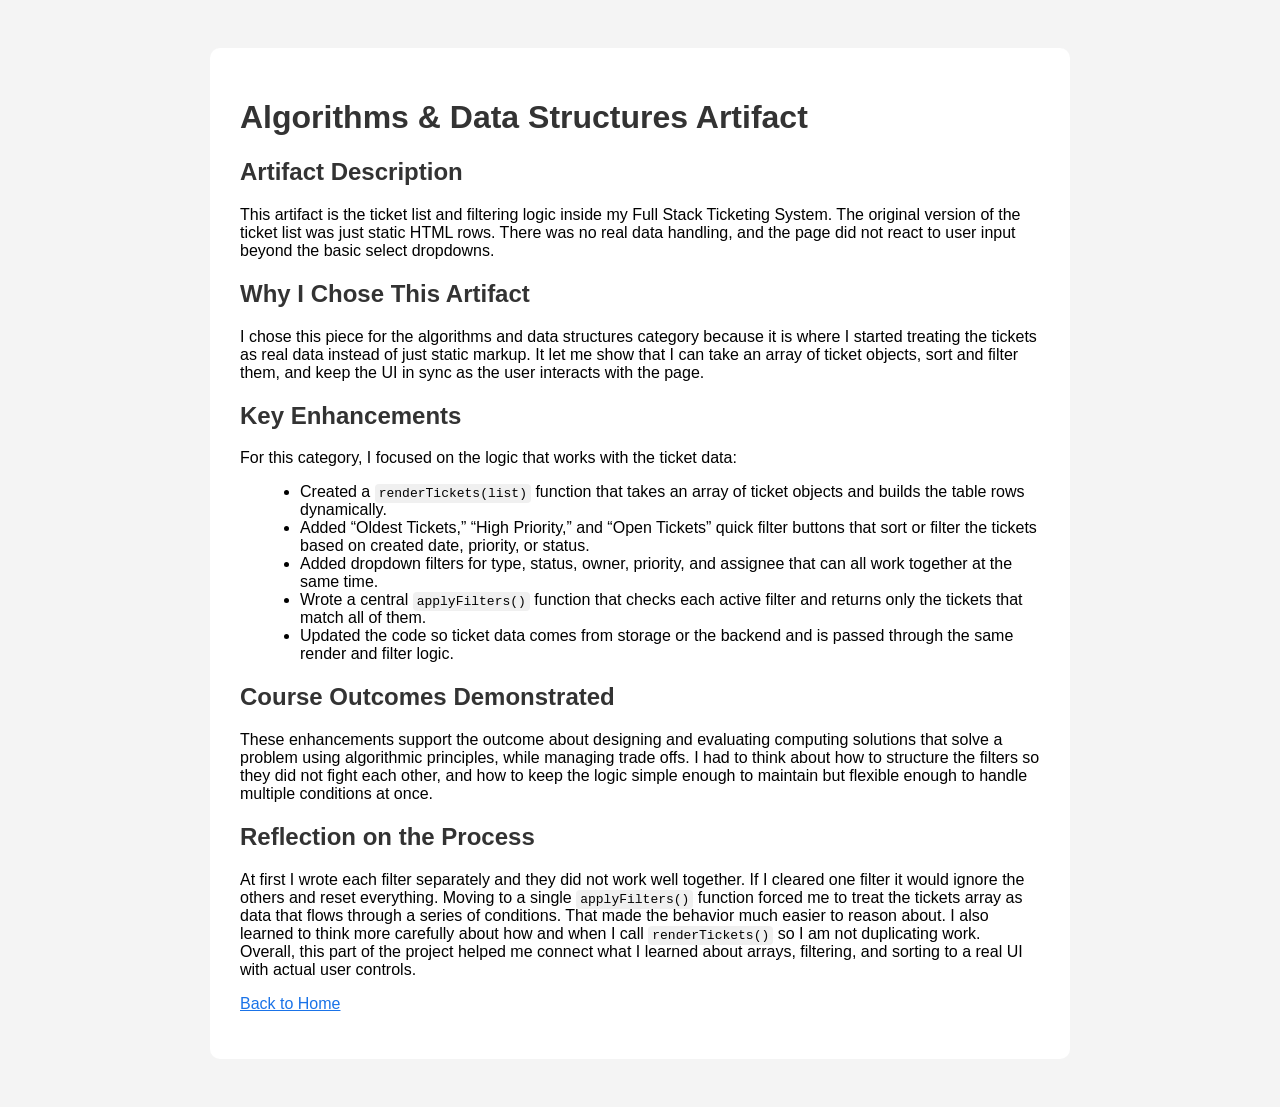
==== algorithms-and-data-structures.html @ 656ea846 "Update heading to include ampersand in title" ====
<!DOCTYPE html>
<html lang="en">
<head>
  <meta charset="UTF-8" />
  <title>Algorithms & Data Structures Artifact - Ticketing System</title>
  <meta name="viewport" content="width=device-width, initial-scale=1.0" />
  <style>
    body { font-family: Arial, sans-serif; padding: 40px; background: #f4f4f4; }
    .container { max-width: 800px; margin: 0 auto; background: white; padding: 30px; border-radius: 10px; }
    h1, h2, h3 { color: #333; }
    a { color: #1a73e8; }
    ul { margin-left: 20px; }
    code { background: #f0f0f0; padding: 2px 4px; border-radius: 4px; }
  </style>
</head>
<body>
  <div class="container">
    <h1>Algorithms & Data Structures Artifact</h1>

    <h2>Artifact Description</h2>
    <p>
      This artifact is the ticket list and filtering logic inside my Full Stack Ticketing System. The original version of the ticket list was just static HTML rows. There was no real data handling, and the page did not react to user input beyond the basic select dropdowns.
    </p>

    <h2>Why I Chose This Artifact</h2>
    <p>
      I chose this piece for the algorithms and data structures category because it is where I started treating the tickets as real data instead of just static markup. It let me show that I can take an array of ticket objects, sort and filter them, and keep the UI in sync as the user interacts with the page.
    </p>

    <h2>Key Enhancements</h2>
    <p>For this category, I focused on the logic that works with the ticket data:</p>
    <ul>
      <li>Created a <code>renderTickets(list)</code> function that takes an array of ticket objects and builds the table rows dynamically.</li>
      <li>Added “Oldest Tickets,” “High Priority,” and “Open Tickets” quick filter buttons that sort or filter the tickets based on created date, priority, or status.</li>
      <li>Added dropdown filters for type, status, owner, priority, and assignee that can all work together at the same time.</li>
      <li>Wrote a central <code>applyFilters()</code> function that checks each active filter and returns only the tickets that match all of them.</li>
      <li>Updated the code so ticket data comes from storage or the backend and is passed through the same render and filter logic.</li>
    </ul>

    <h2>Course Outcomes Demonstrated</h2>
    <p>
      These enhancements support the outcome about designing and evaluating computing solutions that solve a problem using algorithmic principles, while managing trade offs. I had to think about how to structure the filters so they did not fight each other, and how to keep the logic simple enough to maintain but flexible enough to handle multiple conditions at once.
    </p>

    <h2>Reflection on the Process</h2>
    <p>
      At first I wrote each filter separately and they did not work well together. If I cleared one filter it would ignore the others and reset everything. Moving to a single <code>applyFilters()</code> function forced me to treat the tickets array as data that flows through a series of conditions. That made the behavior much easier to reason about. I also learned to think more carefully about how and when I call <code>renderTickets()</code> so I am not duplicating work. Overall, this part of the project helped me connect what I learned about arrays, filtering, and sorting to a real UI with actual user controls.
    </p>

    <p><a href="index.html">Back to Home</a></p>
  </div>
</body>
</html>
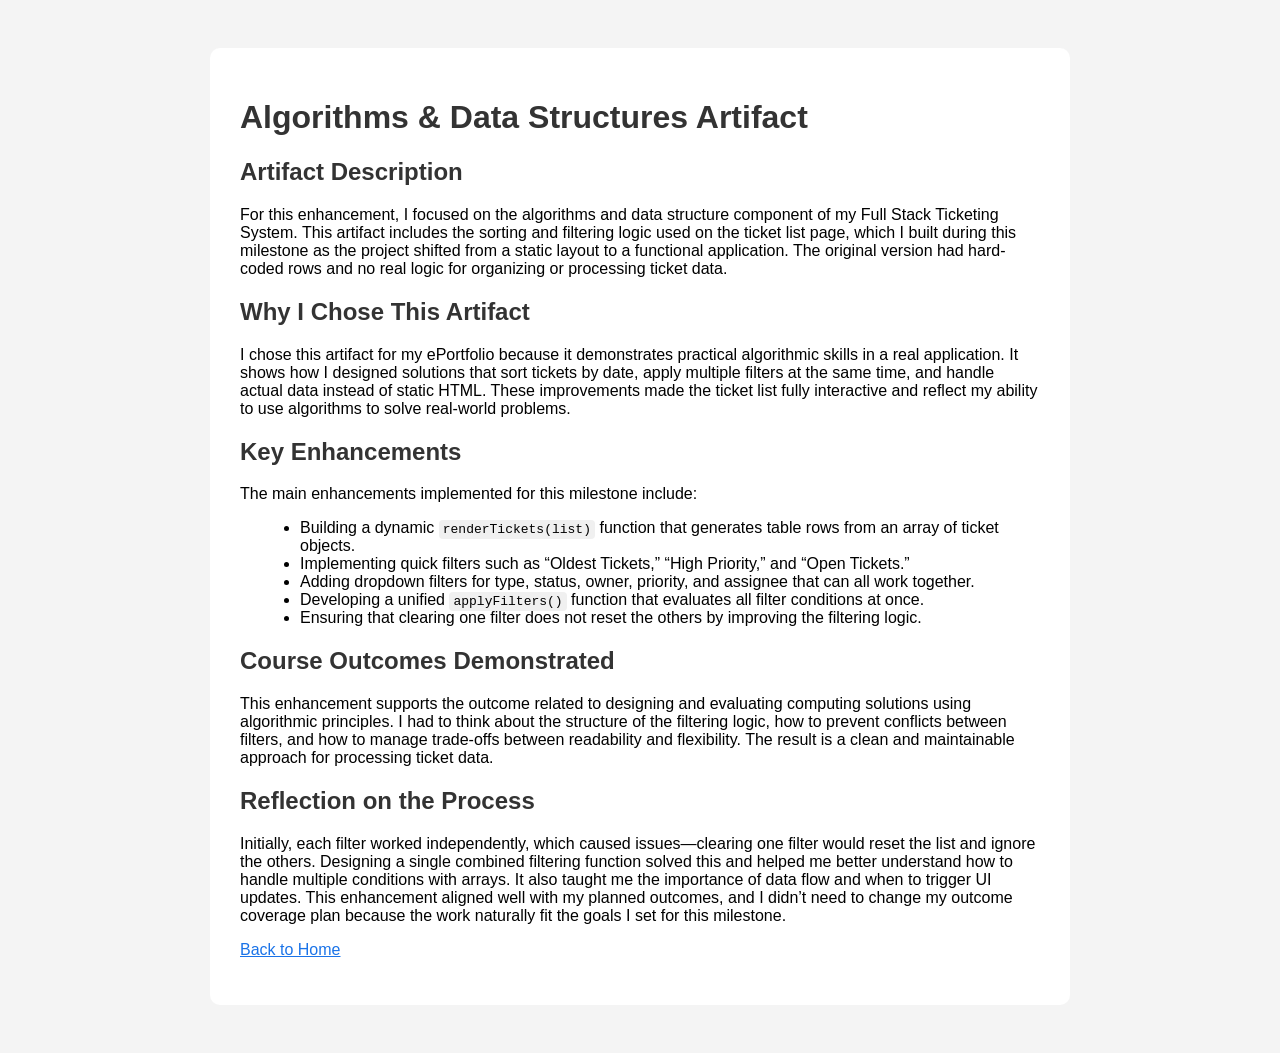
==== commit 542e0d30: "Update algorithms-and-data-structures.html" ====
--- a/algorithms-and-data-structures.html
+++ b/algorithms-and-data-structures.html
@@ -19,32 +19,32 @@
 
     <h2>Artifact Description</h2>
     <p>
-      This artifact is the ticket list and filtering logic inside my Full Stack Ticketing System. The original version of the ticket list was just static HTML rows. There was no real data handling, and the page did not react to user input beyond the basic select dropdowns.
+      For this enhancement, I focused on the algorithms and data structure component of my Full Stack Ticketing System. This artifact includes the sorting and filtering logic used on the ticket list page, which I built during this milestone as the project shifted from a static layout to a functional application. The original version had hard-coded rows and no real logic for organizing or processing ticket data.
     </p>
 
     <h2>Why I Chose This Artifact</h2>
     <p>
-      I chose this piece for the algorithms and data structures category because it is where I started treating the tickets as real data instead of just static markup. It let me show that I can take an array of ticket objects, sort and filter them, and keep the UI in sync as the user interacts with the page.
+      I chose this artifact for my ePortfolio because it demonstrates practical algorithmic skills in a real application. It shows how I designed solutions that sort tickets by date, apply multiple filters at the same time, and handle actual data instead of static HTML. These improvements made the ticket list fully interactive and reflect my ability to use algorithms to solve real-world problems.
     </p>
 
     <h2>Key Enhancements</h2>
-    <p>For this category, I focused on the logic that works with the ticket data:</p>
+    <p>The main enhancements implemented for this milestone include:</p>
     <ul>
-      <li>Created a <code>renderTickets(list)</code> function that takes an array of ticket objects and builds the table rows dynamically.</li>
-      <li>Added “Oldest Tickets,” “High Priority,” and “Open Tickets” quick filter buttons that sort or filter the tickets based on created date, priority, or status.</li>
-      <li>Added dropdown filters for type, status, owner, priority, and assignee that can all work together at the same time.</li>
-      <li>Wrote a central <code>applyFilters()</code> function that checks each active filter and returns only the tickets that match all of them.</li>
-      <li>Updated the code so ticket data comes from storage or the backend and is passed through the same render and filter logic.</li>
+      <li>Building a dynamic <code>renderTickets(list)</code> function that generates table rows from an array of ticket objects.</li>
+      <li>Implementing quick filters such as “Oldest Tickets,” “High Priority,” and “Open Tickets.”</li>
+      <li>Adding dropdown filters for type, status, owner, priority, and assignee that can all work together.</li>
+      <li>Developing a unified <code>applyFilters()</code> function that evaluates all filter conditions at once.</li>
+      <li>Ensuring that clearing one filter does not reset the others by improving the filtering logic.</li>
     </ul>
 
     <h2>Course Outcomes Demonstrated</h2>
     <p>
-      These enhancements support the outcome about designing and evaluating computing solutions that solve a problem using algorithmic principles, while managing trade offs. I had to think about how to structure the filters so they did not fight each other, and how to keep the logic simple enough to maintain but flexible enough to handle multiple conditions at once.
+      This enhancement supports the outcome related to designing and evaluating computing solutions using algorithmic principles. I had to think about the structure of the filtering logic, how to prevent conflicts between filters, and how to manage trade-offs between readability and flexibility. The result is a clean and maintainable approach for processing ticket data.
     </p>
 
     <h2>Reflection on the Process</h2>
     <p>
-      At first I wrote each filter separately and they did not work well together. If I cleared one filter it would ignore the others and reset everything. Moving to a single <code>applyFilters()</code> function forced me to treat the tickets array as data that flows through a series of conditions. That made the behavior much easier to reason about. I also learned to think more carefully about how and when I call <code>renderTickets()</code> so I am not duplicating work. Overall, this part of the project helped me connect what I learned about arrays, filtering, and sorting to a real UI with actual user controls.
+      Initially, each filter worked independently, which caused issues—clearing one filter would reset the list and ignore the others. Designing a single combined filtering function solved this and helped me better understand how to handle multiple conditions with arrays. It also taught me the importance of data flow and when to trigger UI updates. This enhancement aligned well with my planned outcomes, and I didn’t need to change my outcome coverage plan because the work naturally fit the goals I set for this milestone.
     </p>
 
     <p><a href="index.html">Back to Home</a></p>
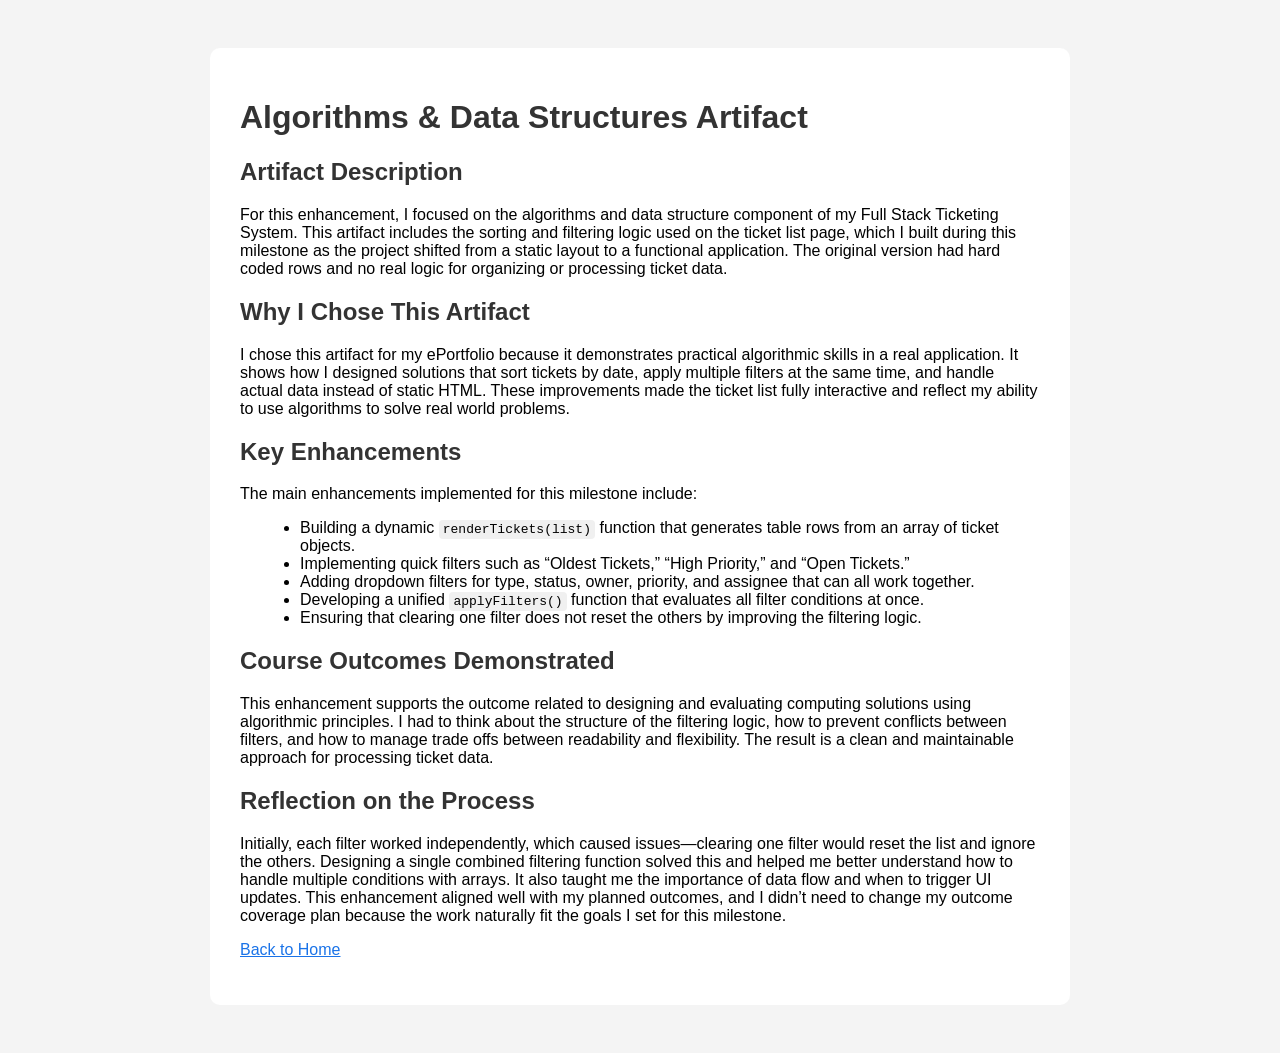
==== commit 07f2492a: "Fix hyphenation in artifact description Updated text to remove hyphenation in 'hard coded', 'real wo" ====
--- a/algorithms-and-data-structures.html
+++ b/algorithms-and-data-structures.html
@@ -19,12 +19,12 @@
 
     <h2>Artifact Description</h2>
     <p>
-      For this enhancement, I focused on the algorithms and data structure component of my Full Stack Ticketing System. This artifact includes the sorting and filtering logic used on the ticket list page, which I built during this milestone as the project shifted from a static layout to a functional application. The original version had hard-coded rows and no real logic for organizing or processing ticket data.
+      For this enhancement, I focused on the algorithms and data structure component of my Full Stack Ticketing System. This artifact includes the sorting and filtering logic used on the ticket list page, which I built during this milestone as the project shifted from a static layout to a functional application. The original version had hard coded rows and no real logic for organizing or processing ticket data.
     </p>
 
     <h2>Why I Chose This Artifact</h2>
     <p>
-      I chose this artifact for my ePortfolio because it demonstrates practical algorithmic skills in a real application. It shows how I designed solutions that sort tickets by date, apply multiple filters at the same time, and handle actual data instead of static HTML. These improvements made the ticket list fully interactive and reflect my ability to use algorithms to solve real-world problems.
+      I chose this artifact for my ePortfolio because it demonstrates practical algorithmic skills in a real application. It shows how I designed solutions that sort tickets by date, apply multiple filters at the same time, and handle actual data instead of static HTML. These improvements made the ticket list fully interactive and reflect my ability to use algorithms to solve real world problems.
     </p>
 
     <h2>Key Enhancements</h2>
@@ -39,7 +39,7 @@
 
     <h2>Course Outcomes Demonstrated</h2>
     <p>
-      This enhancement supports the outcome related to designing and evaluating computing solutions using algorithmic principles. I had to think about the structure of the filtering logic, how to prevent conflicts between filters, and how to manage trade-offs between readability and flexibility. The result is a clean and maintainable approach for processing ticket data.
+      This enhancement supports the outcome related to designing and evaluating computing solutions using algorithmic principles. I had to think about the structure of the filtering logic, how to prevent conflicts between filters, and how to manage trade offs between readability and flexibility. The result is a clean and maintainable approach for processing ticket data.
     </p>
 
     <h2>Reflection on the Process</h2>
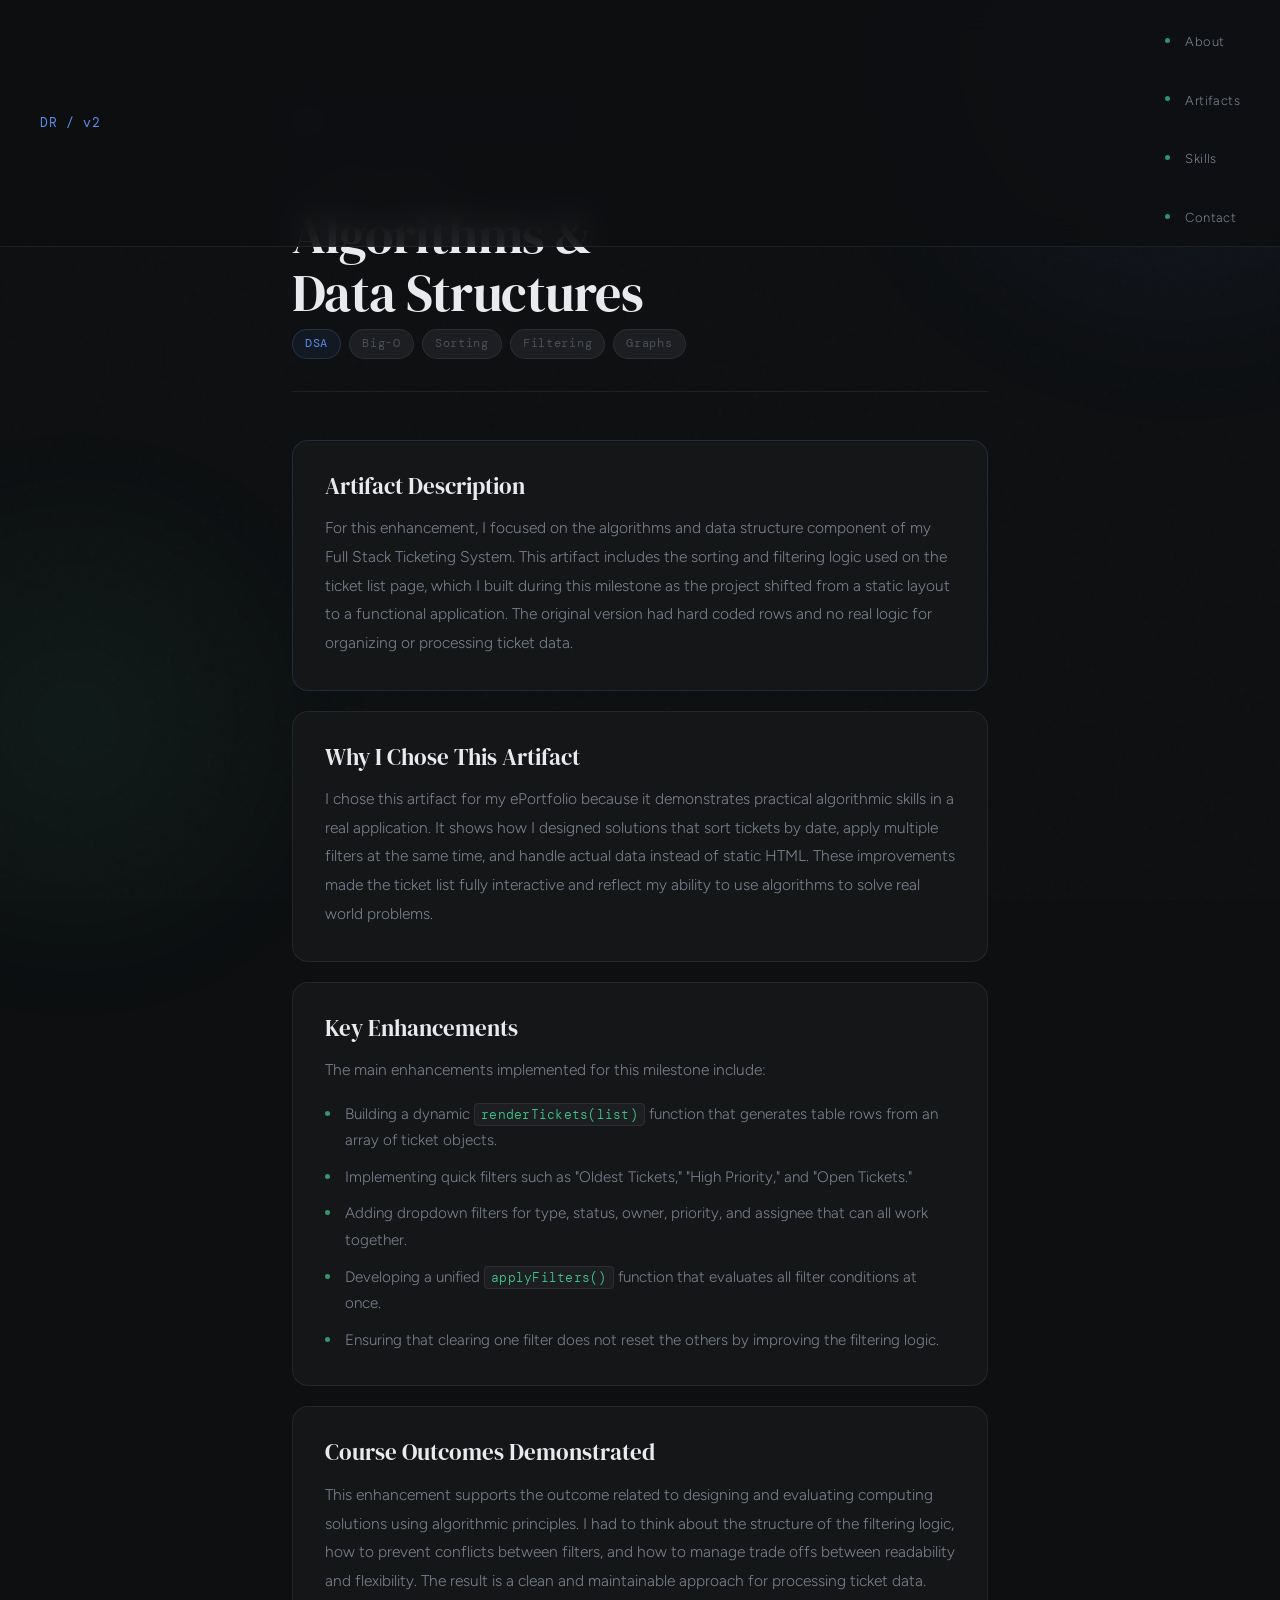
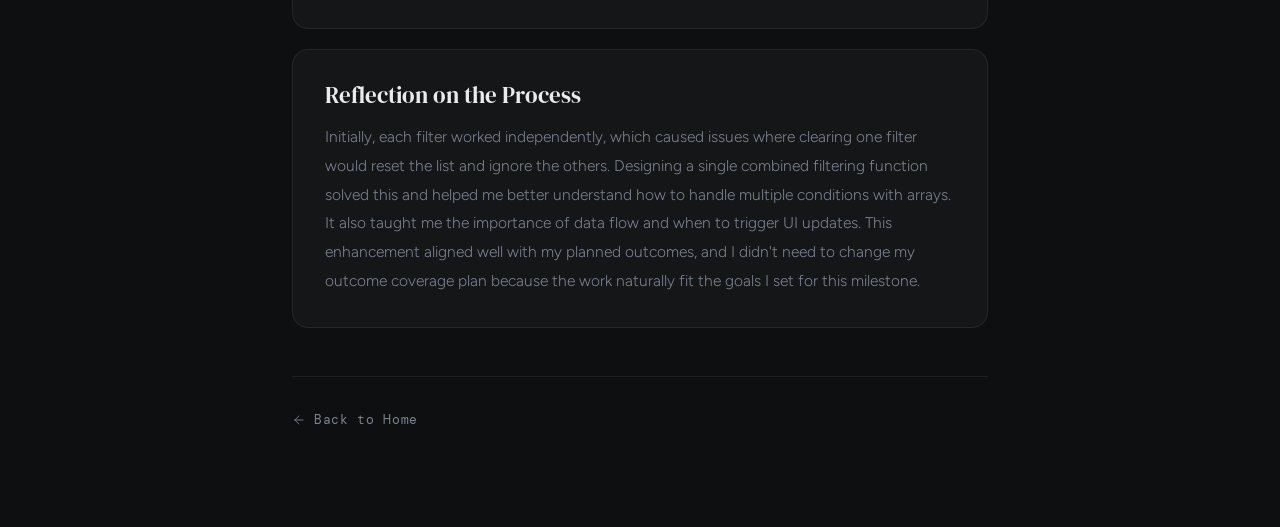
==== commit 8aca9746: "Update algorithms-and-data-structures.html" ====
--- a/algorithms-and-data-structures.html
+++ b/algorithms-and-data-structures.html
@@ -1,53 +1,87 @@
 <!DOCTYPE html>
 <html lang="en">
 <head>
-  <meta charset="UTF-8" />
-  <title>Algorithms & Data Structures Artifact - Ticketing System</title>
-  <meta name="viewport" content="width=device-width, initial-scale=1.0" />
-  <style>
-    body { font-family: Arial, sans-serif; padding: 40px; background: #f4f4f4; }
-    .container { max-width: 800px; margin: 0 auto; background: white; padding: 30px; border-radius: 10px; }
-    h1, h2, h3 { color: #333; }
-    a { color: #1a73e8; }
-    ul { margin-left: 20px; }
-    code { background: #f0f0f0; padding: 2px 4px; border-radius: 4px; }
-  </style>
+<meta charset="UTF-8" />
+<meta name="viewport" content="width=device-width, initial-scale=1.0" />
+<title>Algorithms &amp; Data Structures | David Rahmey</title>
+<link rel="preconnect" href="https://fonts.googleapis.com" />
+<link rel="preconnect" href="https://fonts.gstatic.com" crossorigin />
+<link href="https://fonts.googleapis.com/css2?family=DM+Serif+Display:ital@0;1&family=DM+Mono:wght@400;500&family=Figtree:wght@300;400;500;600&display=swap" rel="stylesheet" />
+<link rel="stylesheet" href="shared.css" />
 </head>
 <body>
-  <div class="container">
-    <h1>Algorithms & Data Structures Artifact</h1>
 
+<div class="glow glow-1"></div>
+<div class="glow glow-2"></div>
+
+<nav>
+  <a class="nav-logo" href="index.html">DR / v2</a>
+  <ul class="nav-links">
+    <li><a href="index.html#about">About</a></li>
+    <li><a href="index.html#projects">Artifacts</a></li>
+    <li><a href="index.html#skills">Skills</a></li>
+    <li><a href="index.html#contact">Contact</a></li>
+  </ul>
+</nav>
+
+<div class="page-wrap">
+
+  <div class="breadcrumb">
+    <a href="index.html">Home</a>
+    <span>/</span>
+    Algorithms &amp; Data Structures
+  </div>
+
+  <p class="artifact-label">Course Artifact</p>
+  <h1>Algorithms &amp;<br/>Data Structures</h1>
+
+  <div class="page-meta">
+    <span class="meta-pill accent">DSA</span>
+    <span class="meta-pill">Big-O</span>
+    <span class="meta-pill">Sorting</span>
+    <span class="meta-pill">Filtering</span>
+    <span class="meta-pill">Graphs</span>
+  </div>
+
+  <div class="section-block highlight">
     <h2>Artifact Description</h2>
-    <p>
-      For this enhancement, I focused on the algorithms and data structure component of my Full Stack Ticketing System. This artifact includes the sorting and filtering logic used on the ticket list page, which I built during this milestone as the project shifted from a static layout to a functional application. The original version had hard coded rows and no real logic for organizing or processing ticket data.
-    </p>
+    <p>For this enhancement, I focused on the algorithms and data structure component of my Full Stack Ticketing System. This artifact includes the sorting and filtering logic used on the ticket list page, which I built during this milestone as the project shifted from a static layout to a functional application. The original version had hard coded rows and no real logic for organizing or processing ticket data.</p>
+  </div>
 
+  <div class="section-block">
     <h2>Why I Chose This Artifact</h2>
-    <p>
-      I chose this artifact for my ePortfolio because it demonstrates practical algorithmic skills in a real application. It shows how I designed solutions that sort tickets by date, apply multiple filters at the same time, and handle actual data instead of static HTML. These improvements made the ticket list fully interactive and reflect my ability to use algorithms to solve real world problems.
-    </p>
+    <p>I chose this artifact for my ePortfolio because it demonstrates practical algorithmic skills in a real application. It shows how I designed solutions that sort tickets by date, apply multiple filters at the same time, and handle actual data instead of static HTML. These improvements made the ticket list fully interactive and reflect my ability to use algorithms to solve real world problems.</p>
+  </div>
 
+  <div class="section-block">
     <h2>Key Enhancements</h2>
     <p>The main enhancements implemented for this milestone include:</p>
     <ul>
       <li>Building a dynamic <code>renderTickets(list)</code> function that generates table rows from an array of ticket objects.</li>
-      <li>Implementing quick filters such as “Oldest Tickets,” “High Priority,” and “Open Tickets.”</li>
+      <li>Implementing quick filters such as "Oldest Tickets," "High Priority," and "Open Tickets."</li>
       <li>Adding dropdown filters for type, status, owner, priority, and assignee that can all work together.</li>
       <li>Developing a unified <code>applyFilters()</code> function that evaluates all filter conditions at once.</li>
       <li>Ensuring that clearing one filter does not reset the others by improving the filtering logic.</li>
     </ul>
+  </div>
 
+  <div class="section-block">
     <h2>Course Outcomes Demonstrated</h2>
-    <p>
-      This enhancement supports the outcome related to designing and evaluating computing solutions using algorithmic principles. I had to think about the structure of the filtering logic, how to prevent conflicts between filters, and how to manage trade offs between readability and flexibility. The result is a clean and maintainable approach for processing ticket data.
-    </p>
+    <p>This enhancement supports the outcome related to designing and evaluating computing solutions using algorithmic principles. I had to think about the structure of the filtering logic, how to prevent conflicts between filters, and how to manage trade offs between readability and flexibility. The result is a clean and maintainable approach for processing ticket data.</p>
+  </div>
 
+  <div class="section-block">
     <h2>Reflection on the Process</h2>
-    <p>
-      Initially, each filter worked independently, which caused issues—clearing one filter would reset the list and ignore the others. Designing a single combined filtering function solved this and helped me better understand how to handle multiple conditions with arrays. It also taught me the importance of data flow and when to trigger UI updates. This enhancement aligned well with my planned outcomes, and I didn’t need to change my outcome coverage plan because the work naturally fit the goals I set for this milestone.
-    </p>
+    <p>Initially, each filter worked independently, which caused issues where clearing one filter would reset the list and ignore the others. Designing a single combined filtering function solved this and helped me better understand how to handle multiple conditions with arrays. It also taught me the importance of data flow and when to trigger UI updates. This enhancement aligned well with my planned outcomes, and I didn't need to change my outcome coverage plan because the work naturally fit the goals I set for this milestone.</p>
+  </div>
 
-    <p><a href="index.html">Back to Home</a></p>
+  <div class="back-row">
+    <a class="back-link" href="index.html">
+      <svg viewBox="0 0 24 24" fill="none" stroke-width="1.5" stroke-linecap="round" stroke-linejoin="round"><path d="M19 12H5M5 12l7-7M5 12l7 7"/></svg>
+      Back to Home
+    </a>
   </div>
+
+</div>
 </body>
 </html>
--- a/shared.css
+++ b/shared.css
@@ -0,0 +1,274 @@
+*, *::before, *::after { box-sizing: border-box; margin: 0; padding: 0; }
+
+:root {
+  --bg: #0d0f11;
+  --bg2: #141618;
+  --bg3: #1c1e21;
+  --surface: #1e2124;
+  --border: rgba(255,255,255,0.07);
+  --border-hover: rgba(255,255,255,0.14);
+  --accent: #5b8dee;
+  --accent2: #3ecf8e;
+  --text: #e8eaed;
+  --text-muted: #7c8390;
+  --text-dim: #4a4f57;
+  --serif: "DM Serif Display", Georgia, serif;
+  --mono: "DM Mono", monospace;
+  --sans: "Figtree", system-ui, sans-serif;
+  --radius: 10px;
+  --radius-lg: 16px;
+  --max: 760px;
+}
+
+html { scroll-behavior: smooth; }
+
+body {
+  font-family: var(--sans);
+  background: var(--bg);
+  color: var(--text);
+  line-height: 1.65;
+  min-height: 100vh;
+  overflow-x: hidden;
+}
+
+body::before {
+  content: "";
+  position: fixed; inset: 0;
+  background-image: url("data:image/svg+xml,%3Csvg viewBox='0 0 200 200' xmlns='http://www.w3.org/2000/svg'%3E%3Cfilter id='n'%3E%3CfeTurbulence type='fractalNoise' baseFrequency='0.75' numOctaves='4' stitchTiles='stitch'/%3E%3C/filter%3E%3Crect width='100%25' height='100%25' filter='url(%23n)' opacity='0.04'/%3E%3C/svg%3E");
+  pointer-events: none; z-index: 0; opacity: 0.5;
+}
+
+nav {
+  position: fixed; top: 0; left: 0; right: 0; z-index: 100;
+  display: flex; align-items: center; justify-content: space-between;
+  padding: 1rem 2.5rem;
+  border-bottom: 1px solid var(--border);
+  background: rgba(13,15,17,0.85);
+  backdrop-filter: blur(16px);
+  -webkit-backdrop-filter: blur(16px);
+}
+
+.nav-logo {
+  font-family: var(--mono);
+  font-size: 13px;
+  color: var(--accent);
+  letter-spacing: 0.05em;
+  text-decoration: none;
+}
+
+.nav-links {
+  display: flex;
+  gap: 2rem;
+  list-style: none;
+}
+
+.nav-links a {
+  font-size: 13px;
+  color: var(--text-muted);
+  text-decoration: none;
+  letter-spacing: 0.03em;
+  transition: color 0.2s;
+}
+
+.nav-links a:hover { color: var(--text); }
+
+.page-wrap {
+  position: relative; z-index: 1;
+  max-width: var(--max);
+  margin: 0 auto;
+  padding: 7rem 2rem 6rem;
+}
+
+.breadcrumb {
+  display: flex; align-items: center; gap: 8px;
+  font-family: var(--mono); font-size: 11px; color: var(--text-dim);
+  letter-spacing: 0.1em; text-transform: uppercase;
+  margin-bottom: 2.5rem;
+}
+
+.breadcrumb a { color: var(--accent); text-decoration: none; }
+.breadcrumb a:hover { text-decoration: underline; }
+.breadcrumb span { opacity: 0.4; }
+
+.artifact-label {
+  font-family: var(--mono); font-size: 11px; color: var(--accent);
+  letter-spacing: 0.14em; text-transform: uppercase;
+  margin-bottom: 1rem;
+  display: flex; align-items: center; gap: 10px;
+}
+
+.artifact-label::before {
+  content: "";
+  display: inline-block;
+  width: 22px; height: 1px;
+  background: var(--accent);
+}
+
+h1 {
+  font-family: var(--serif);
+  font-size: clamp(2rem, 5vw, 3.25rem);
+  font-weight: 400;
+  line-height: 1.1;
+  letter-spacing: -0.01em;
+  margin-bottom: 0.5rem;
+  color: var(--text);
+}
+
+.page-meta {
+  font-family: var(--mono); font-size: 12px; color: var(--text-dim);
+  margin-bottom: 3rem; padding-bottom: 2rem;
+  border-bottom: 1px solid var(--border);
+  display: flex; gap: 8px; flex-wrap: wrap;
+}
+
+.meta-pill {
+  background: var(--bg3); border: 1px solid var(--border);
+  border-radius: 999px; padding: 4px 12px;
+  color: var(--text-dim); letter-spacing: 0.06em;
+}
+
+.meta-pill.accent {
+  background: rgba(91,141,238,0.08);
+  border-color: rgba(91,141,238,0.2);
+  color: var(--accent);
+}
+
+h2 {
+  font-family: var(--serif);
+  font-size: 1.45rem;
+  font-weight: 400;
+  color: var(--text);
+  margin-bottom: 0.85rem;
+  line-height: 1.2;
+}
+
+p {
+  font-size: 0.97rem;
+  color: var(--text-muted);
+  line-height: 1.85;
+  font-weight: 300;
+  margin-bottom: 1rem;
+}
+
+p:last-child { margin-bottom: 0; }
+
+ul {
+  margin: 0.75rem 0 0 0;
+  padding: 0;
+  list-style: none;
+  display: flex;
+  flex-direction: column;
+  gap: 10px;
+}
+
+ul li {
+  font-size: 0.95rem;
+  color: var(--text-muted);
+  line-height: 1.75;
+  font-weight: 300;
+  padding-left: 1.25rem;
+  position: relative;
+}
+
+ul li::before {
+  content: "";
+  position: absolute; left: 0; top: 0.65em;
+  width: 5px; height: 5px;
+  border-radius: 50%;
+  background: var(--accent2);
+  opacity: 0.7;
+}
+
+code {
+  font-family: var(--mono);
+  font-size: 0.83em;
+  background: var(--bg3);
+  border: 1px solid var(--border);
+  border-radius: 4px;
+  padding: 2px 6px;
+  color: var(--accent2);
+  letter-spacing: 0.02em;
+}
+
+.section-block {
+  background: var(--bg2);
+  border: 1px solid var(--border);
+  border-radius: var(--radius-lg);
+  padding: 2rem;
+  margin-bottom: 1.25rem;
+}
+
+.section-block.highlight {
+  border-color: rgba(91,141,238,0.18);
+}
+
+.back-row {
+  margin-top: 3rem;
+  padding-top: 2rem;
+  border-top: 1px solid var(--border);
+  display: flex;
+  align-items: center;
+}
+
+.back-link {
+  display: inline-flex; align-items: center; gap: 8px;
+  font-size: 13px;
+  font-family: var(--mono);
+  letter-spacing: 0.05em;
+  color: var(--text-muted);
+  text-decoration: none;
+  transition: color 0.2s;
+}
+
+.back-link:hover { color: var(--accent); }
+
+.back-link svg {
+  width: 14px; height: 14px;
+  stroke: currentColor;
+  fill: none;
+  stroke-linecap: round;
+  stroke-linejoin: round;
+  stroke-width: 1.5;
+}
+
+.video-wrap {
+  border-radius: var(--radius-lg);
+  overflow: hidden;
+  border: 1px solid var(--border);
+  background: var(--bg3);
+  aspect-ratio: 16 / 9;
+  margin: 1.25rem 0 0.75rem;
+}
+
+.video-wrap iframe {
+  width: 100%; height: 100%;
+  border: none; display: block;
+}
+
+.glow {
+  position: fixed;
+  border-radius: 50%;
+  filter: blur(90px);
+  pointer-events: none;
+  z-index: 0;
+  opacity: 0.06;
+}
+
+.glow-1 {
+  width: 500px; height: 500px;
+  background: #5b8dee;
+  top: -200px; right: -150px;
+}
+
+.glow-2 {
+  width: 350px; height: 350px;
+  background: #3ecf8e;
+  bottom: 0; left: -100px;
+}
+
+@media (max-width: 640px) {
+  nav { padding: 1rem 1.25rem; }
+  .nav-links { gap: 1.25rem; }
+  .page-wrap { padding: 6rem 1.25rem 4rem; }
+  .section-block { padding: 1.25rem; }
+}
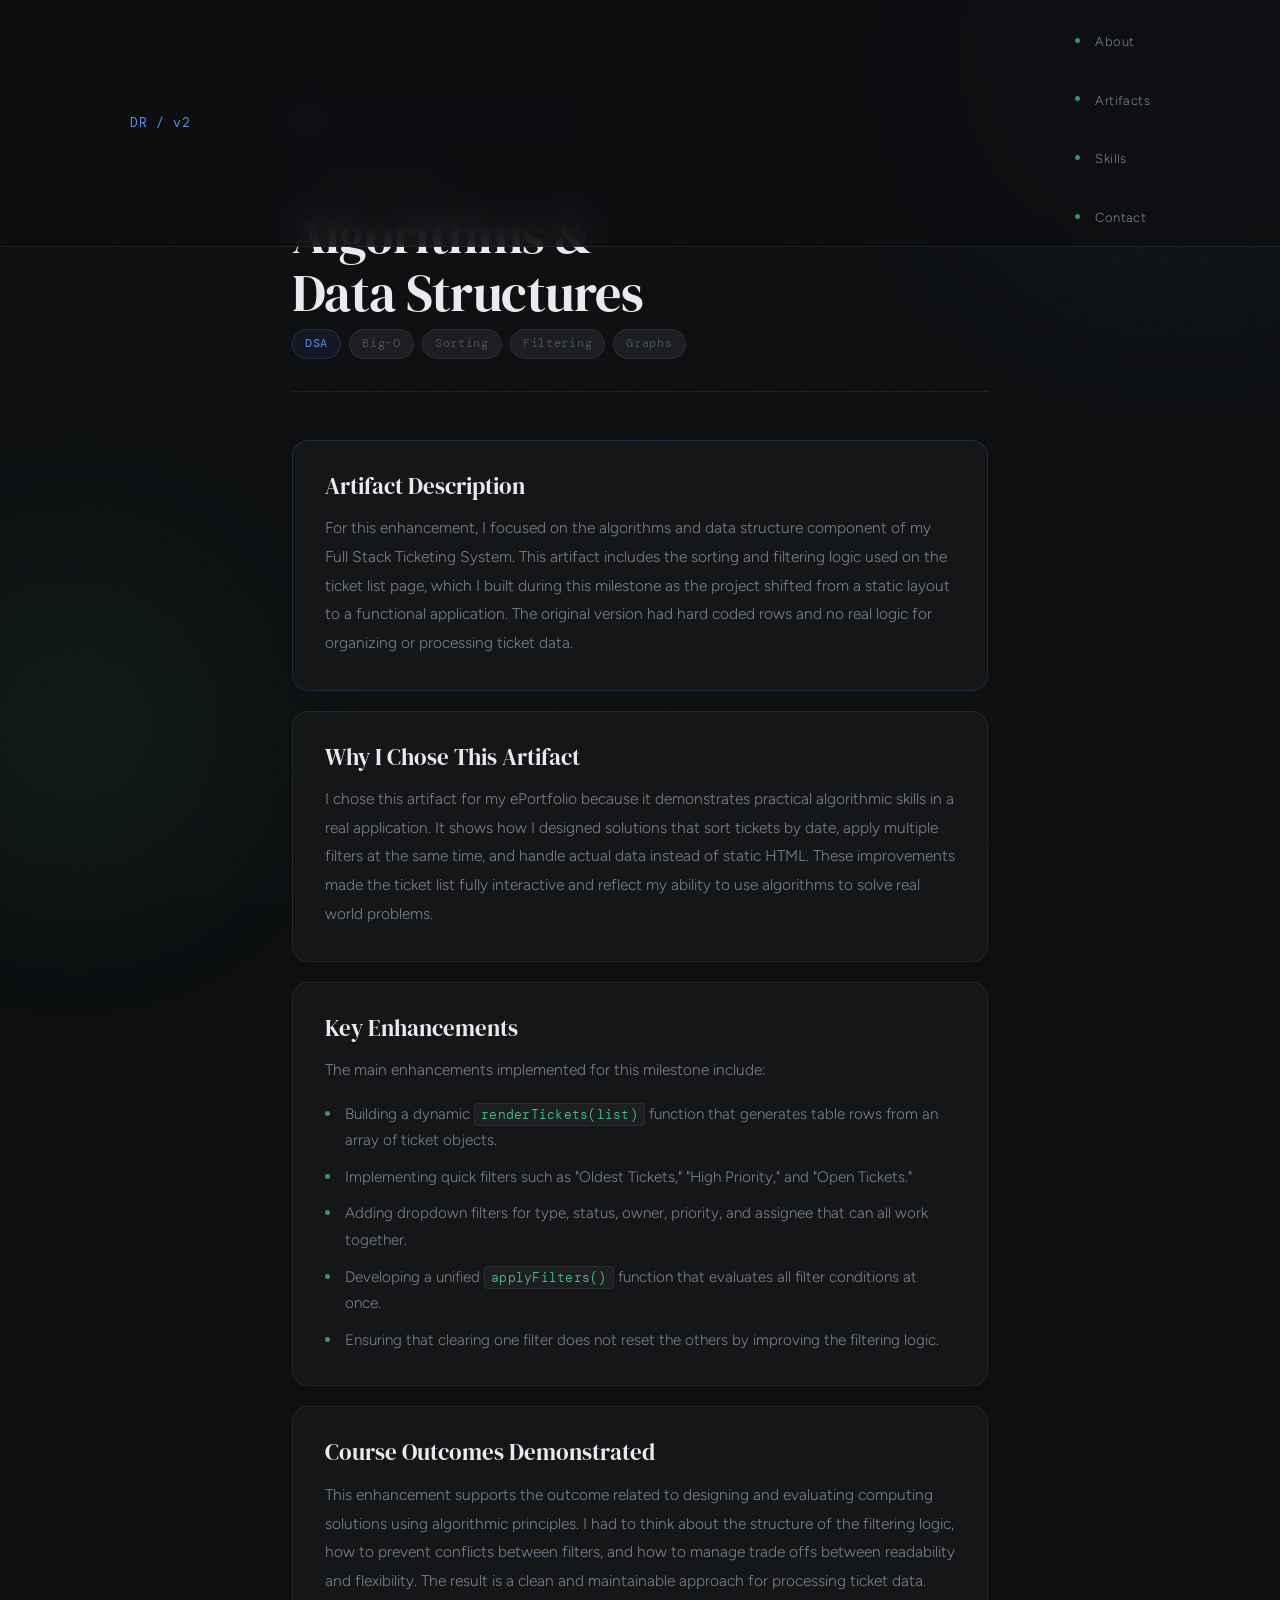
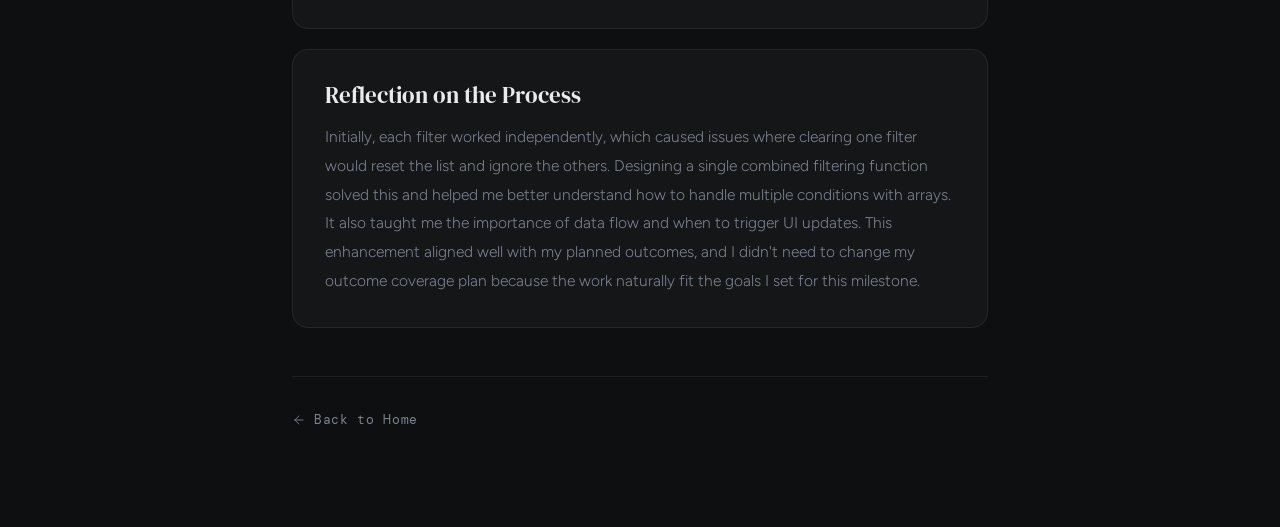
==== commit 4ca7a297: "Update algorithms-and-data-structures.html" ====
--- a/algorithms-and-data-structures.html
+++ b/algorithms-and-data-structures.html
@@ -14,7 +14,7 @@
 <div class="glow glow-1"></div>
 <div class="glow glow-2"></div>
 
-<nav>
+<nav><div class="nav-inner">
   <a class="nav-logo" href="index.html">DR / v2</a>
   <ul class="nav-links">
     <li><a href="index.html#about">About</a></li>
@@ -22,7 +22,7 @@
     <li><a href="index.html#skills">Skills</a></li>
     <li><a href="index.html#contact">Contact</a></li>
   </ul>
-</nav>
+</div></nav>
 
 <div class="page-wrap">
 
--- a/shared.css
+++ b/shared.css
@@ -40,12 +40,19 @@
 
 nav {
   position: fixed; top: 0; left: 0; right: 0; z-index: 100;
-  display: flex; align-items: center; justify-content: space-between;
-  padding: 1rem 2.5rem;
   border-bottom: 1px solid var(--border);
   background: rgba(13,15,17,0.85);
   backdrop-filter: blur(16px);
   -webkit-backdrop-filter: blur(16px);
+}
+
+.nav-inner {
+  max-width: 1100px;
+  margin: 0 auto;
+  padding: 1rem 2.5rem;
+  display: flex;
+  align-items: center;
+  justify-content: space-between;
 }
 
 .nav-logo {
@@ -267,7 +274,7 @@
 }
 
 @media (max-width: 640px) {
-  nav { padding: 1rem 1.25rem; }
+  .nav-inner { padding: 1rem 1.25rem; }
   .nav-links { gap: 1.25rem; }
   .page-wrap { padding: 6rem 1.25rem 4rem; }
   .section-block { padding: 1.25rem; }
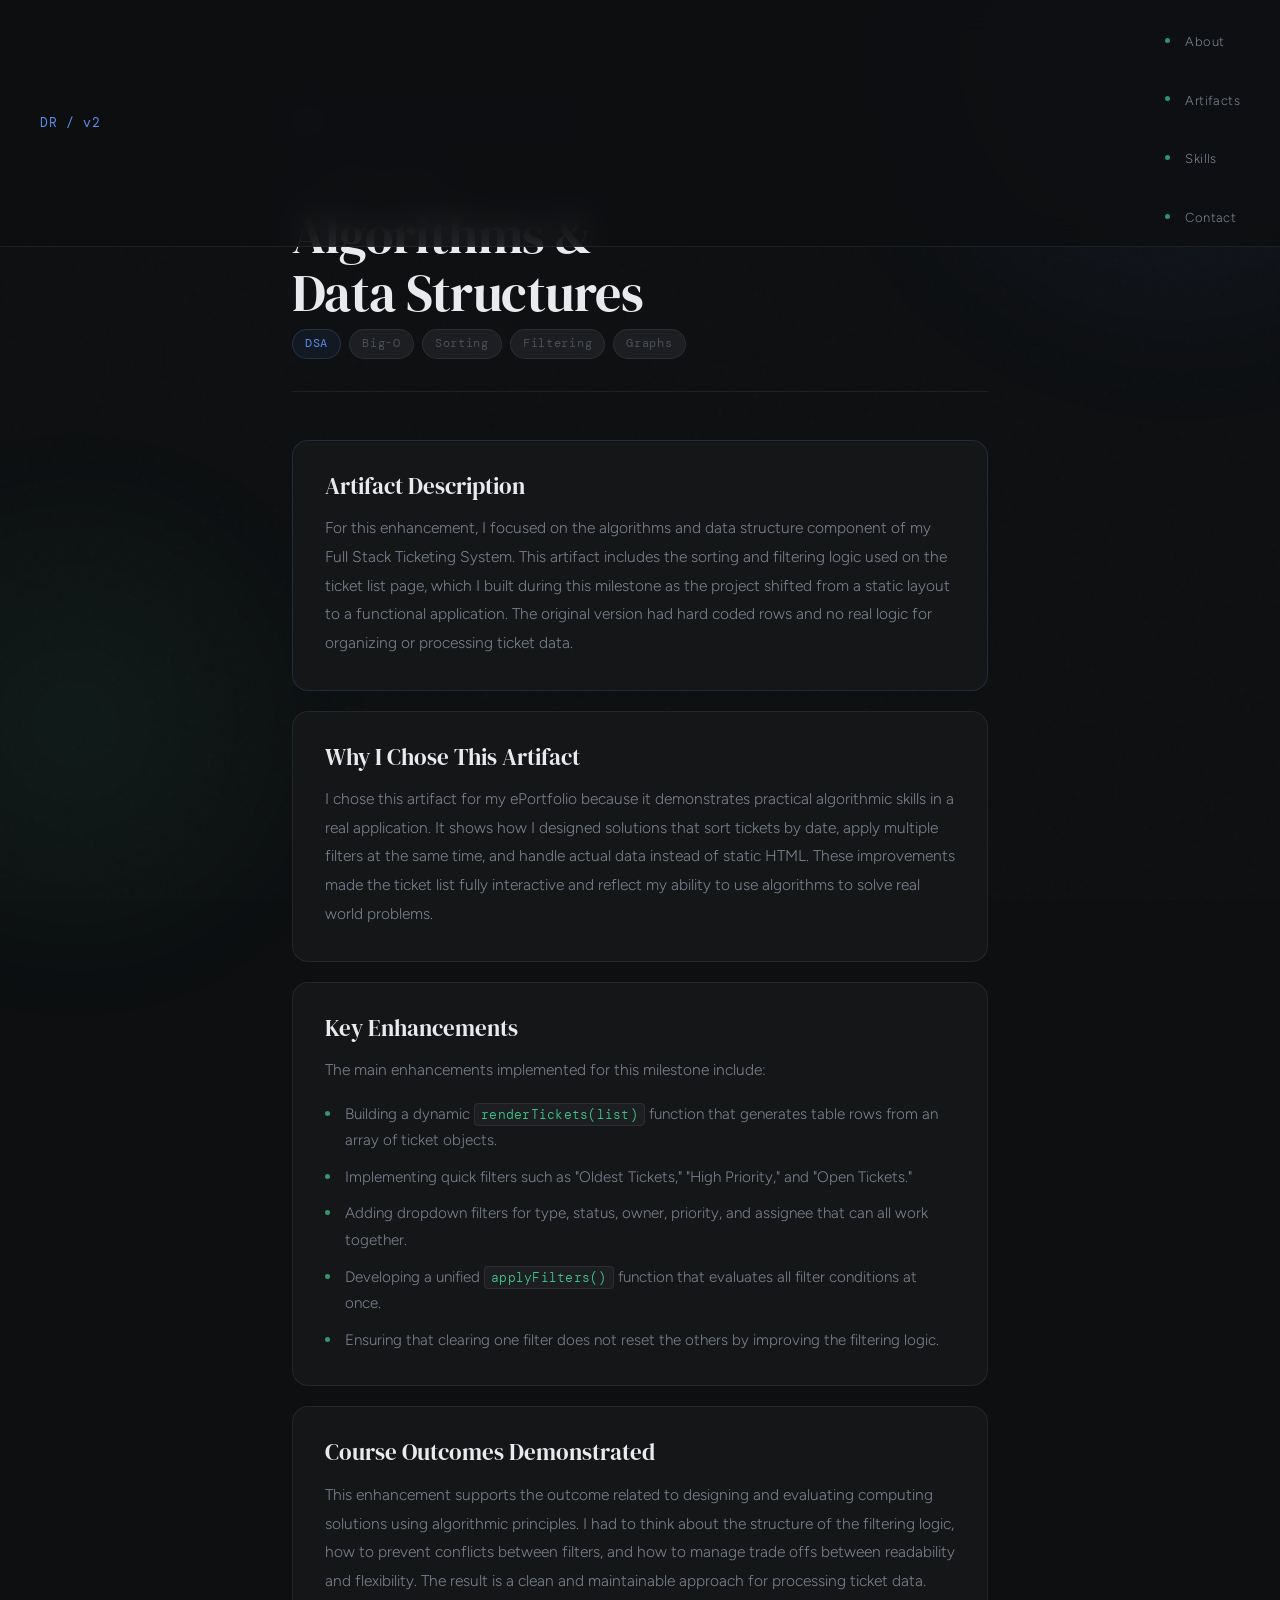
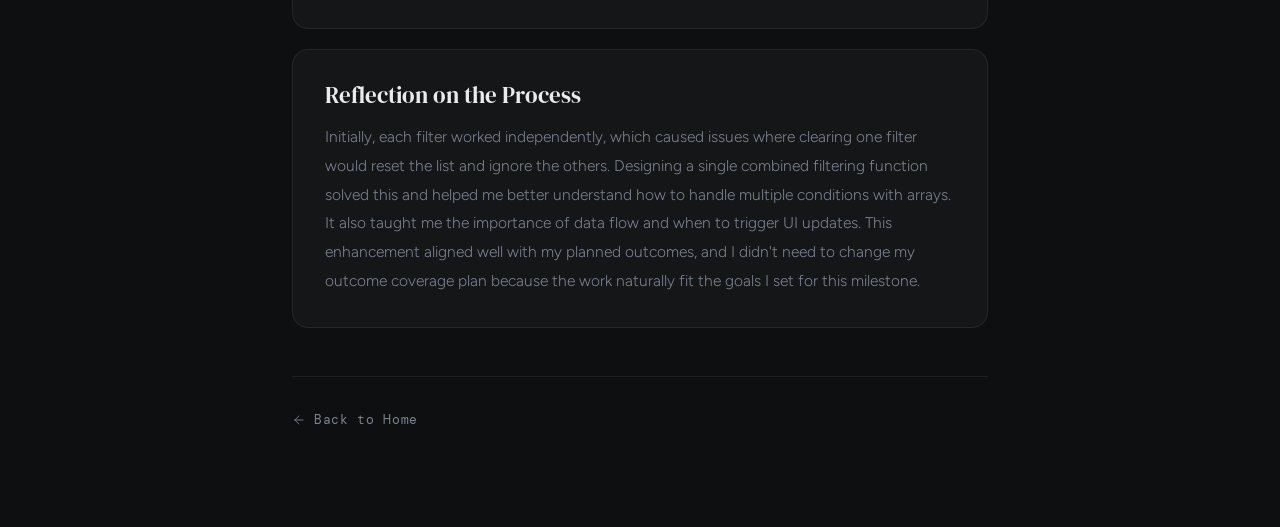
==== commit 5e6dab8c: "Update algorithms-and-data-structures.html" ====
--- a/algorithms-and-data-structures.html
+++ b/algorithms-and-data-structures.html
@@ -14,7 +14,7 @@
 <div class="glow glow-1"></div>
 <div class="glow glow-2"></div>
 
-<nav><div class="nav-inner">
+<nav>
   <a class="nav-logo" href="index.html">DR / v2</a>
   <ul class="nav-links">
     <li><a href="index.html#about">About</a></li>
@@ -22,7 +22,7 @@
     <li><a href="index.html#skills">Skills</a></li>
     <li><a href="index.html#contact">Contact</a></li>
   </ul>
-</div></nav>
+</nav>
 
 <div class="page-wrap">
 
--- a/shared.css
+++ b/shared.css
@@ -40,19 +40,14 @@
 
 nav {
   position: fixed; top: 0; left: 0; right: 0; z-index: 100;
+  display: flex;
+  align-items: center;
+  justify-content: space-between;
+  padding: 1rem 2.5rem;
   border-bottom: 1px solid var(--border);
   background: rgba(13,15,17,0.85);
   backdrop-filter: blur(16px);
   -webkit-backdrop-filter: blur(16px);
-}
-
-.nav-inner {
-  max-width: 1100px;
-  margin: 0 auto;
-  padding: 1rem 2.5rem;
-  display: flex;
-  align-items: center;
-  justify-content: space-between;
 }
 
 .nav-logo {
@@ -274,7 +269,7 @@
 }
 
 @media (max-width: 640px) {
-  .nav-inner { padding: 1rem 1.25rem; }
+  nav { padding: 1rem 1.25rem; }
   .nav-links { gap: 1.25rem; }
   .page-wrap { padding: 6rem 1.25rem 4rem; }
   .section-block { padding: 1.25rem; }
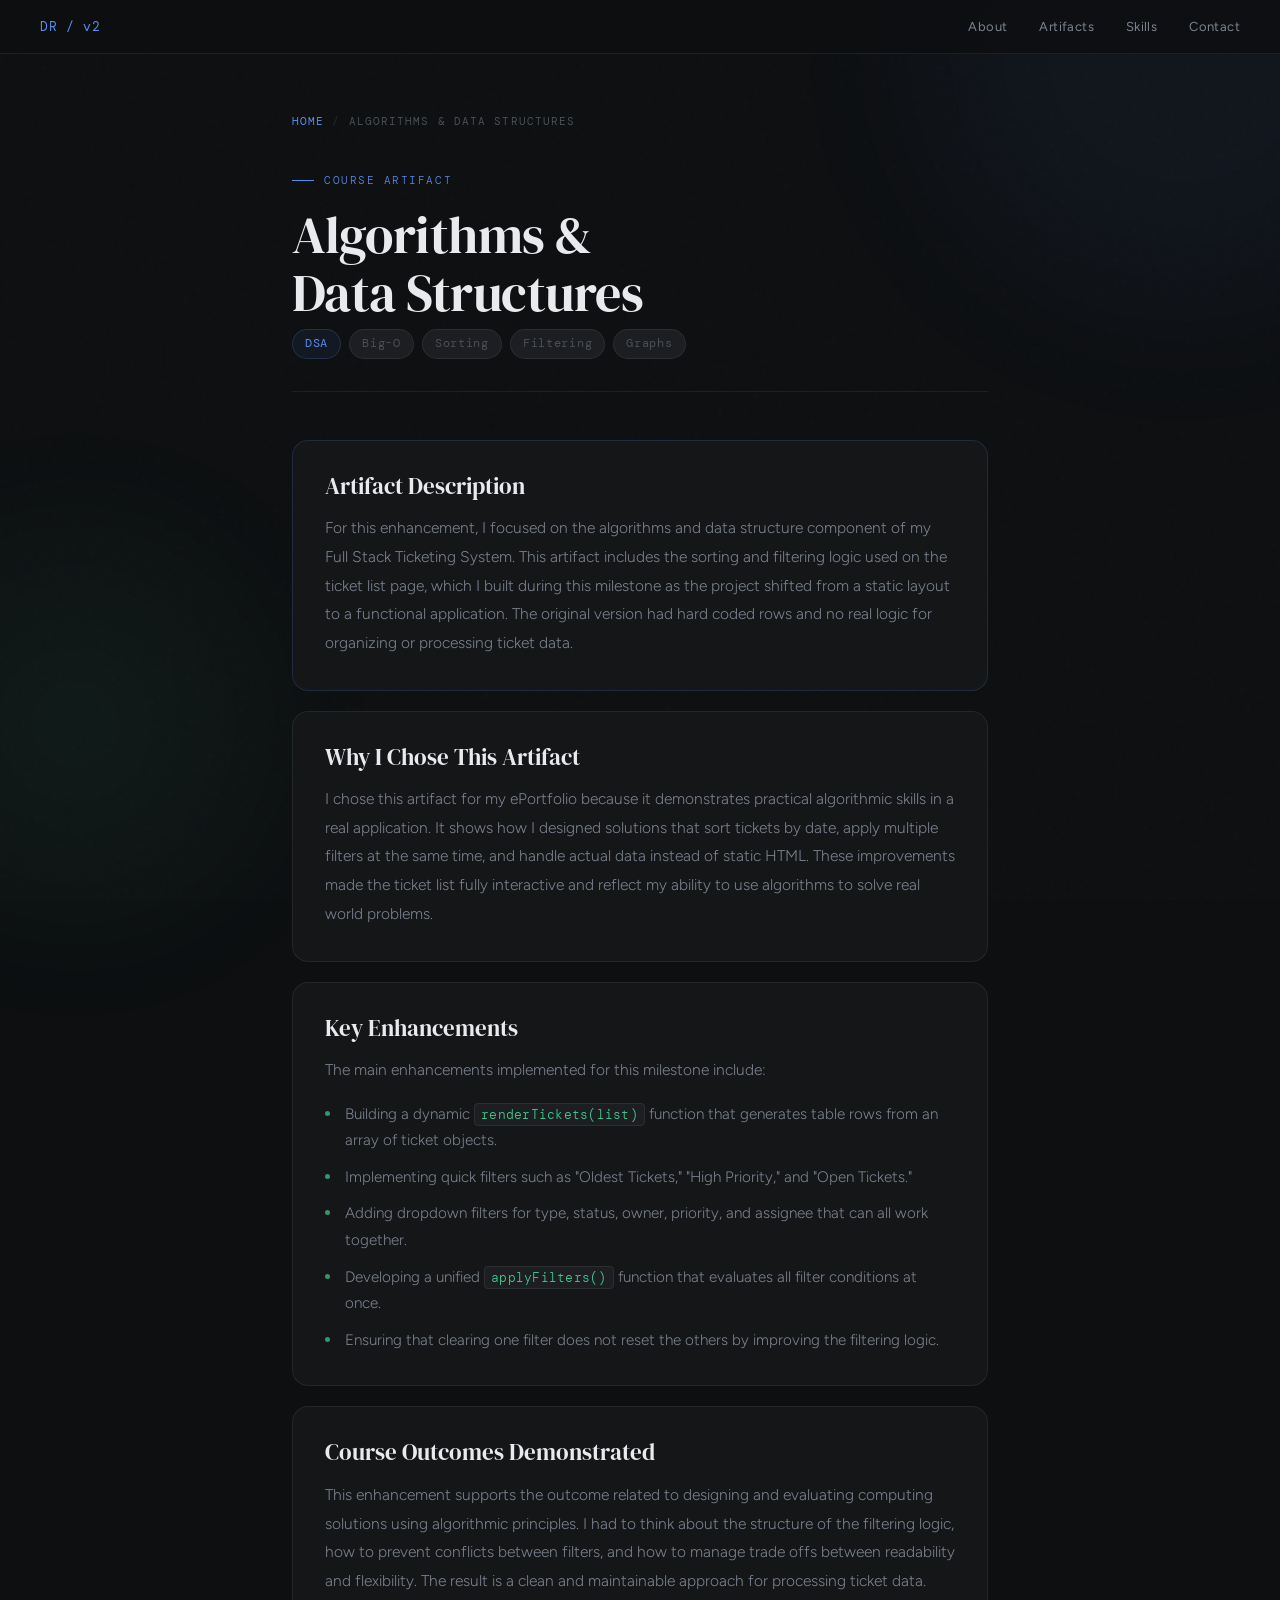
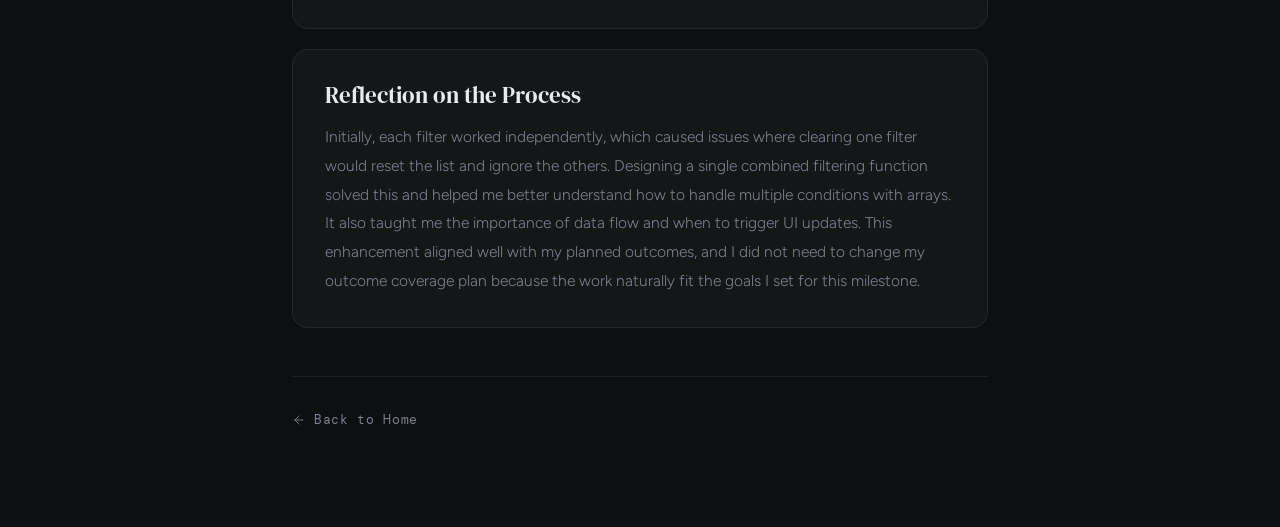
==== commit 82239b33: "Update algorithms-and-data-structures.html" ====
--- a/algorithms-and-data-structures.html
+++ b/algorithms-and-data-structures.html
@@ -7,34 +7,78 @@
 <link rel="preconnect" href="https://fonts.googleapis.com" />
 <link rel="preconnect" href="https://fonts.gstatic.com" crossorigin />
 <link href="https://fonts.googleapis.com/css2?family=DM+Serif+Display:ital@0;1&family=DM+Mono:wght@400;500&family=Figtree:wght@300;400;500;600&display=swap" rel="stylesheet" />
-<link rel="stylesheet" href="shared.css" />
+<style>
+*, *::before, *::after { box-sizing: border-box; margin: 0; padding: 0; }
+:root {
+  --bg: #0d0f11; --bg2: #141618; --bg3: #1c1e21; --surface: #1e2124;
+  --border: rgba(255,255,255,0.07); --border-hover: rgba(255,255,255,0.14);
+  --accent: #5b8dee; --accent2: #3ecf8e;
+  --text: #e8eaed; --text-muted: #7c8390; --text-dim: #4a4f57;
+  --serif: "DM Serif Display", Georgia, serif;
+  --mono: "DM Mono", monospace;
+  --sans: "Figtree", system-ui, sans-serif;
+  --radius: 10px; --radius-lg: 16px; --max: 760px;
+}
+html { scroll-behavior: smooth; }
+body { font-family: var(--sans); background: var(--bg); color: var(--text); line-height: 1.65; min-height: 100vh; overflow-x: hidden; }
+body::before { content: ""; position: fixed; inset: 0; background-image: url("data:image/svg+xml,%3Csvg viewBox='0 0 200 200' xmlns='http://www.w3.org/2000/svg'%3E%3Cfilter id='n'%3E%3CfeTurbulence type='fractalNoise' baseFrequency='0.75' numOctaves='4' stitchTiles='stitch'/%3E%3C/filter%3E%3Crect width='100%25' height='100%25' filter='url(%23n)' opacity='0.04'/%3E%3C/svg%3E"); pointer-events: none; z-index: 0; opacity: 0.5; }
+nav { position: fixed; top: 0; left: 0; right: 0; z-index: 100; display: flex; align-items: center; justify-content: space-between; padding: 1rem 2.5rem; border-bottom: 1px solid var(--border); background: rgba(13,15,17,0.85); backdrop-filter: blur(16px); -webkit-backdrop-filter: blur(16px); }
+.nav-logo { font-family: var(--mono); font-size: 13px; color: var(--accent); letter-spacing: 0.05em; text-decoration: none; }
+.nav-links { display: flex; flex-direction: row; gap: 2rem; list-style: none; margin: 0; padding: 0; }
+.nav-links li { display: inline; }
+.nav-links a { font-size: 13px; color: var(--text-muted); text-decoration: none; letter-spacing: 0.03em; transition: color 0.2s; }
+.nav-links a:hover { color: var(--text); }
+.page-wrap { position: relative; z-index: 1; max-width: var(--max); margin: 0 auto; padding: 7rem 2rem 6rem; }
+.breadcrumb { display: flex; align-items: center; gap: 8px; font-family: var(--mono); font-size: 11px; color: var(--text-dim); letter-spacing: 0.1em; text-transform: uppercase; margin-bottom: 2.5rem; }
+.breadcrumb a { color: var(--accent); text-decoration: none; }
+.breadcrumb a:hover { text-decoration: underline; }
+.breadcrumb span { opacity: 0.4; }
+.artifact-label { font-family: var(--mono); font-size: 11px; color: var(--accent); letter-spacing: 0.14em; text-transform: uppercase; margin-bottom: 1rem; display: flex; align-items: center; gap: 10px; }
+.artifact-label::before { content: ""; display: inline-block; width: 22px; height: 1px; background: var(--accent); }
+h1 { font-family: var(--serif); font-size: clamp(2rem, 5vw, 3.25rem); font-weight: 400; line-height: 1.1; letter-spacing: -0.01em; margin-bottom: 0.5rem; color: var(--text); }
+.page-meta { font-family: var(--mono); font-size: 12px; color: var(--text-dim); margin-bottom: 3rem; padding-bottom: 2rem; border-bottom: 1px solid var(--border); display: flex; gap: 8px; flex-wrap: wrap; }
+.meta-pill { background: var(--bg3); border: 1px solid var(--border); border-radius: 999px; padding: 4px 12px; color: var(--text-dim); letter-spacing: 0.06em; }
+.meta-pill.accent { background: rgba(91,141,238,0.08); border-color: rgba(91,141,238,0.2); color: var(--accent); }
+h2 { font-family: var(--serif); font-size: 1.45rem; font-weight: 400; color: var(--text); margin-bottom: 0.85rem; line-height: 1.2; }
+p { font-size: 0.97rem; color: var(--text-muted); line-height: 1.85; font-weight: 300; margin-bottom: 1rem; }
+p:last-child { margin-bottom: 0; }
+ul { margin: 0.75rem 0 0 0; padding: 0; list-style: none; display: flex; flex-direction: column; gap: 10px; }
+ul li { font-size: 0.95rem; color: var(--text-muted); line-height: 1.75; font-weight: 300; padding-left: 1.25rem; position: relative; }
+ul li::before { content: ""; position: absolute; left: 0; top: 0.65em; width: 5px; height: 5px; border-radius: 50%; background: var(--accent2); opacity: 0.7; }
+code { font-family: var(--mono); font-size: 0.83em; background: var(--bg3); border: 1px solid var(--border); border-radius: 4px; padding: 2px 6px; color: var(--accent2); letter-spacing: 0.02em; }
+.section-block { background: var(--bg2); border: 1px solid var(--border); border-radius: var(--radius-lg); padding: 2rem; margin-bottom: 1.25rem; }
+.section-block.highlight { border-color: rgba(91,141,238,0.18); }
+.back-row { margin-top: 3rem; padding-top: 2rem; border-top: 1px solid var(--border); display: flex; align-items: center; }
+.back-link { display: inline-flex; align-items: center; gap: 8px; font-size: 13px; font-family: var(--mono); letter-spacing: 0.05em; color: var(--text-muted); text-decoration: none; transition: color 0.2s; }
+.back-link:hover { color: var(--accent); }
+.back-link svg { width: 14px; height: 14px; stroke: currentColor; fill: none; stroke-linecap: round; stroke-linejoin: round; stroke-width: 1.5; }
+.glow { position: fixed; border-radius: 50%; filter: blur(90px); pointer-events: none; z-index: 0; opacity: 0.06; }
+.glow-1 { width: 500px; height: 500px; background: #5b8dee; top: -200px; right: -150px; }
+.glow-2 { width: 350px; height: 350px; background: #3ecf8e; bottom: 0; left: -100px; }
+</style>
 </head>
 <body>
-
 <div class="glow glow-1"></div>
 <div class="glow glow-2"></div>
 
 <nav>
   <a class="nav-logo" href="index.html">DR / v2</a>
   <ul class="nav-links">
-    <li><a href="index.html#about">About</a></li>
-    <li><a href="index.html#projects">Artifacts</a></li>
-    <li><a href="index.html#skills">Skills</a></li>
-    <li><a href="index.html#contact">Contact</a></li>
+    <a href="index.html#about">About</a>
+    <a href="index.html#projects">Artifacts</a>
+    <a href="index.html#skills">Skills</a>
+    <a href="index.html#contact">Contact</a>
   </ul>
 </nav>
 
 <div class="page-wrap">
-
   <div class="breadcrumb">
     <a href="index.html">Home</a>
     <span>/</span>
     Algorithms &amp; Data Structures
   </div>
-
   <p class="artifact-label">Course Artifact</p>
   <h1>Algorithms &amp;<br/>Data Structures</h1>
-
   <div class="page-meta">
     <span class="meta-pill accent">DSA</span>
     <span class="meta-pill">Big-O</span>
@@ -42,17 +86,14 @@
     <span class="meta-pill">Filtering</span>
     <span class="meta-pill">Graphs</span>
   </div>
-
   <div class="section-block highlight">
     <h2>Artifact Description</h2>
     <p>For this enhancement, I focused on the algorithms and data structure component of my Full Stack Ticketing System. This artifact includes the sorting and filtering logic used on the ticket list page, which I built during this milestone as the project shifted from a static layout to a functional application. The original version had hard coded rows and no real logic for organizing or processing ticket data.</p>
   </div>
-
   <div class="section-block">
     <h2>Why I Chose This Artifact</h2>
     <p>I chose this artifact for my ePortfolio because it demonstrates practical algorithmic skills in a real application. It shows how I designed solutions that sort tickets by date, apply multiple filters at the same time, and handle actual data instead of static HTML. These improvements made the ticket list fully interactive and reflect my ability to use algorithms to solve real world problems.</p>
   </div>
-
   <div class="section-block">
     <h2>Key Enhancements</h2>
     <p>The main enhancements implemented for this milestone include:</p>
@@ -64,24 +105,20 @@
       <li>Ensuring that clearing one filter does not reset the others by improving the filtering logic.</li>
     </ul>
   </div>
-
   <div class="section-block">
     <h2>Course Outcomes Demonstrated</h2>
     <p>This enhancement supports the outcome related to designing and evaluating computing solutions using algorithmic principles. I had to think about the structure of the filtering logic, how to prevent conflicts between filters, and how to manage trade offs between readability and flexibility. The result is a clean and maintainable approach for processing ticket data.</p>
   </div>
-
   <div class="section-block">
     <h2>Reflection on the Process</h2>
-    <p>Initially, each filter worked independently, which caused issues where clearing one filter would reset the list and ignore the others. Designing a single combined filtering function solved this and helped me better understand how to handle multiple conditions with arrays. It also taught me the importance of data flow and when to trigger UI updates. This enhancement aligned well with my planned outcomes, and I didn't need to change my outcome coverage plan because the work naturally fit the goals I set for this milestone.</p>
+    <p>Initially, each filter worked independently, which caused issues where clearing one filter would reset the list and ignore the others. Designing a single combined filtering function solved this and helped me better understand how to handle multiple conditions with arrays. It also taught me the importance of data flow and when to trigger UI updates. This enhancement aligned well with my planned outcomes, and I did not need to change my outcome coverage plan because the work naturally fit the goals I set for this milestone.</p>
   </div>
-
   <div class="back-row">
     <a class="back-link" href="index.html">
-      <svg viewBox="0 0 24 24" fill="none" stroke-width="1.5" stroke-linecap="round" stroke-linejoin="round"><path d="M19 12H5M5 12l7-7M5 12l7 7"/></svg>
+      <svg viewBox="0 0 24 24"><path d="M19 12H5M5 12l7-7M5 12l7 7"/></svg>
       Back to Home
     </a>
   </div>
-
 </div>
 </body>
 </html>
